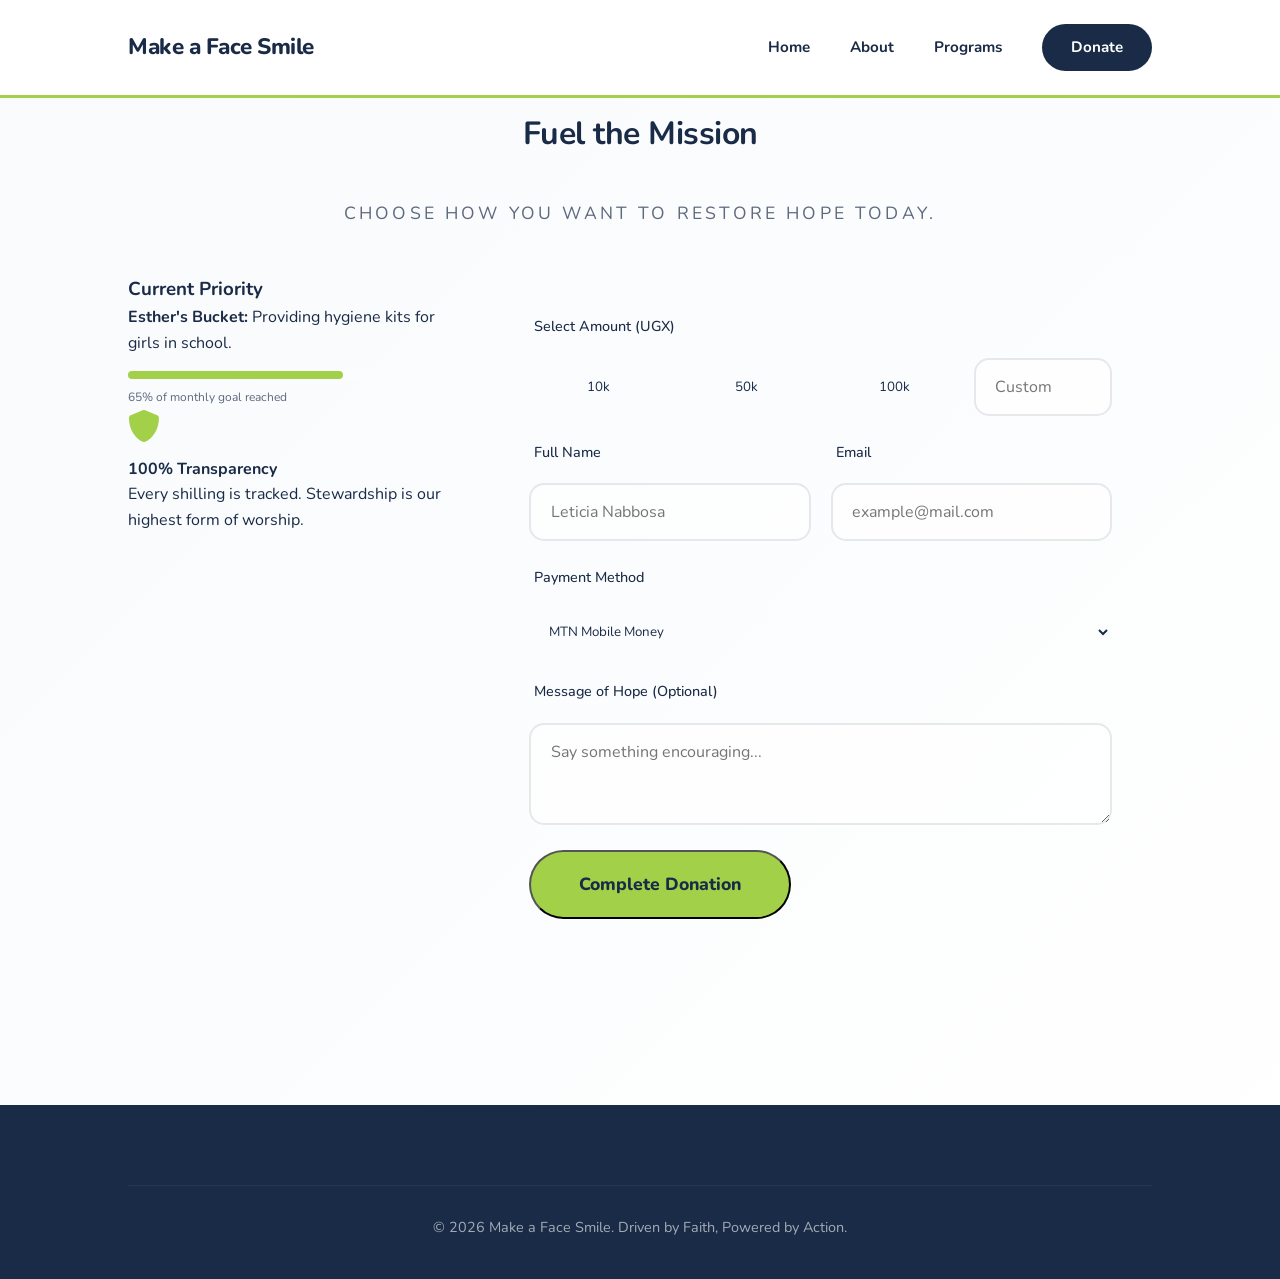
==== donate.html @ 0aa52fdc "Add: donations page." ====
<!DOCTYPE html>
<html lang="en">
<head>
    <meta charset="UTF-8">
    <meta name="viewport" content="width=device-width, initial-scale=1.0">
    <title>Donate | Make a Face Smile</title>
    <link rel="stylesheet" href="style.css">
    <link rel="stylesheet" href="https://cdnjs.cloudflare.com/ajax/libs/font-awesome/6.0.0/css/all.min.css">
</head>
<body class="donation-page">

    <nav class="navbar">
        <div class="logo">Make a Face Smile</div>
        <ul class="nav-links">
            <li><a href="index.html">Home</a></li>
            <li><a href="index.html#about">About</a></li>
            <li><a href="programs.html">Programs</a></li>
            <li><a href="#" class="cta-btn active">Donate</a></li>
        </ul>
    </nav>

    <section class="section donation-hero">
        <div class="container">
            <h2 class="section-title">Fuel the Mission</h2>
            <p class="section-subtitle center-text">Choose how you want to restore hope today.</p>

            <div class="donation-grid">
                
                <aside class="donation-sidebar">
                    <div class="glass impact-mini-card">
                        <h3>Current Priority</h3>
                        <p><strong>Esther's Bucket:</strong> Providing hygiene kits for girls in school.</p>
                        <div class="progress-container">
                            <div class="progress-bar" style="width: 65%;"></div>
                        </div>
                        <span class="progress-label">65% of monthly goal reached</span>
                    </div>
                    
                    <div class="glass info-card">
                        <i class="fas fa-shield-alt"></i>
                        <h4>100% Transparency</h4>
                        <p>Every shilling is tracked. Stewardship is our highest form of worship.</p>
                    </div>
                </aside>

                <main class="donation-form-container glass">
                    <form id="donateForm">
                        <div class="form-group">
                            <label>Select Amount (UGX)</label>
                            <div class="amount-presets">
                                <button type="button" class="preset-btn" data-amount="10000">10k</button>
                                <button type="button" class="preset-btn" data-amount="50000">50k</button>
                                <button type="button" class="preset-btn" data-amount="100000">100k</button>
                                <input type="number" id="customAmount" placeholder="Custom" class="glass-input">
                            </div>
                        </div>

                        <div class="form-row">
                            <div class="form-group">
                                <label for="name">Full Name</label>
                                <input type="text" id="name" placeholder="Leticia Nabbosa" class="glass-input" required>
                            </div>
                            <div class="form-group">
                                <label for="email">Email</label>
                                <input type="email" id="email" placeholder="example@mail.com" class="glass-input" required>
                            </div>
                        </div>

                        <div class="form-group">
                            <label for="method">Payment Method</label>
                            <select id="method" class="glass-input">
                                <option value="mtn">MTN Mobile Money</option>
                                <option value="airtel">Airtel Money</option>
                                <option value="card">Visa / Mastercard</option>
                            </select>
                        </div>

                        <div class="form-group">
                            <label for="message">Message of Hope (Optional)</label>
                            <textarea id="message" rows="3" class="glass-input" placeholder="Say something encouraging..."></textarea>
                        </div>

                        <button type="submit" class="btn-primary btn-large">Complete Donation</button>
                    </form>
                </main>
            </div>
        </div>
    </section>

    <footer class="footer">
        <div class="footer-bottom">
            <p>&copy; 2026 Make a Face Smile. Driven by Faith, Powered by Action.</p>
        </div>
    </footer>

    <script src="script.js"></script>
</body>
</html>
---- style.css ----
@import url('https://fonts.googleapis.com/css2?family=Nunito:wght@400;700;800&display=swap');

:root {
    --primary: #1A2B47;
    --accent: #A2D149;
    --neutral: #E2E8F0;
    --white: #FFFFFF;
    --bg-light: #F8FAFC;
    --joy-yellow: #A2D149;

  
  /* --primary: #FFD700;
  --accent: #FF8C00;
  --neutral: #2F3E46;
  --white: #FFFFFF;
  --bg-light: #FFFDF5;
  --joy-yellow: #FFD700; */

/* 
  --primary: #FFBF00;
  --accent: #FF4D00;
  --neutral: #E0F2F1;
  --white: #FFFFFF;
  --bg-light: #0A192F;
  --joy-yellow: #FFBF00; */

  /* --primary: #FFB347;
  --accent: #FFCCBB;
  --neutral: #708090;
  --white: #FFFFFF;
  --bg-light: #FFFFFF;
  --joy-yellow: #FFB347; */

  /* --primary: #DAA520;
  --accent: #FF4F00;
  --neutral: #1B4332;
  --white: #FFFFFF;
  --bg-light: #F8F9FA;
  --joy-yellow: #DAA520; */
}

* {
    margin: 0;
    padding: 0;
    box-sizing: border-box;
    font-family: 'Nunito', sans-serif;
}

html {
    scroll-behavior: smooth;
}


body {
    background: linear-gradient(135deg, var(--bg-light) 0%, var(--white) 100%);
    color: var(--primary);
    line-height: 1.6;
}

.navbar {
    display: flex;
    justify-content: space-between;
    align-items: center;
    padding: 1.5rem 10%;
    background: rgba(255, 255, 255, 0.95);
    backdrop-filter: blur(15px);
    position: sticky;
    top: 0;
    z-index: 1000;
    border-bottom: 3px solid var(--accent);
}

.logo {
    font-size: 1.4rem;
    font-weight: 800;
    letter-spacing: -0.5px;
    color: var(--primary);
}

.nav-links {
    display: flex;
    list-style: none;
    gap: 2.5rem;
    align-items: center;
}

.nav-links a {
    text-decoration: none;
    color: var(--primary);
    font-weight: 700;
    font-size: 0.95rem;
    transition: color 0.3s;
}

.nav-links a:hover {
    color: var(--accent);
}

.nav-links li a.active {
    color: var(--accent);
}

.cta-btn {
    background: var(--primary);
    color: var(--white) !important;
    padding: 0.7rem 1.8rem;
    border-radius: 50px;
    transition: all 0.3s ease;
    display: inline-block;
    text-align: center;
}

.cta-btn:hover {
    background: var(--accent);
    color: var(--primary) !important;
    transform: translateY(-2px);
    box-shadow: 0 5px 15px rgba(162, 209, 73, 0.4);
}

.hero {
    height: 90vh;
    display: flex;
    align-items: center;
    justify-content: center;
    text-align: center;
    padding: 0 10%;
    border-radius: 0 0 100px 100px;
    background: linear-gradient(180deg, rgba(162, 209, 73, 0.1) 0%, var(--bg-light) 100%);
    background-image: radial-gradient(var(--neutral) 0.8px, transparent 0.8px);
    background-size: 24px 24px;
    position: relative;
    overflow: hidden;
}

.hero::before {
    content: "";
    position: absolute;
    top: 0;
    left: 0;
    width: 100%;
    height: 100%;
    background: rgba(0, 0, 0, 0.45); 
    z-index: 1;
}

.hero-video {
    position: absolute;
    top: 50%;
    left: 50%;
    min-width: 100%;
    min-height: 100%;
    width: auto;
    height: auto;
    z-index: -1; 
    transform: translate(-50%, -50%);
    object-fit: cover; 
}

.hero-content {
    position: relative; 
    z-index: 2;      
    color: var(--white); 
}

.hero-content h1 {
    font-size: clamp(2.5rem, 6vw, 4.5rem);
    line-height: 1.05;
    margin-bottom: 1.5rem;
    font-weight: 800;
    color: var(--white);
}

.hero-content h1 span {
    color: var(--accent);
}

.hero-btns {
    display: flex;
    gap: 1.2rem;
    justify-content: center;
    flex-wrap: wrap;
}

.btn-primary {
    background: var(--accent);
    color: var(--primary);
    padding: 1.1rem 2.5rem;
    text-decoration: none;
    font-weight: 800;
    border-radius: 50px;
    display: inline-block;
    text-align: center;
    transition: all 0.4s cubic-bezier(0.175, 0.885, 0.32, 1.275);
}

.btn-primary:hover {
    background: var(--primary);
    color: var(--white);
    transform: scale(1.05);
    box-shadow: 0 15px 30px rgba(162, 209, 73, 0.3);
}

.btn-secondary {
    border: 3px solid var(--primary);
    color: var(--primary);
    padding: 1.1rem 2.5rem;
    text-decoration: none;
    font-weight: 700;
    border-radius: 50px;
    display: inline-block;
    text-align: center;
    transition: all 0.3s;
}

.btn-secondary:hover {
    background: var(--primary);
    color: var(--white);
}

.heart-behind-hand.glass {
    background: var(--primary);
    color: var(--white);
    padding: 6rem 10%;
    margin: 4rem 3rem;
    border-radius: 60px;
    text-align: center;
    box-shadow: 0 30px 60px rgba(26, 43, 71, 0.25);
    border: 1px solid rgba(255, 255, 255, 0.1);
}

.heart-behind-hand.glass-dark {
    background: rgba(26, 43, 71, 0.95);
    backdrop-filter: blur(20px);
    -webkit-backdrop-filter: blur(20px);
    color: var(--white);
    padding: 6rem 10%;
    margin: 4rem 3rem;
    border-radius: 60px;
    text-align: center;
    box-shadow: 0 30px 60px rgba(26, 43, 71, 0.4);
    border: 1px solid rgba(255, 255, 255, 0.15);
    position: relative;
}

.heart-behind-hand.glass-dark::before {
    content: '';
    position: absolute;
    top: 0;
    left: 0;
    right: 0;
    bottom: 0;
    background: linear-gradient(135deg, rgba(162, 209, 73, 0.1) 0%, rgba(255, 255, 255, 0.05) 100%);
    border-radius: 60px;
    pointer-events: none;
}

.heart-behind-hand h2 {
    font-size: clamp(2rem, 4vw, 3rem);
    margin-bottom: 2.5rem;
    color: var(--accent);
    font-weight: 800;
}

.heart-behind-hand blockquote {
    font-size: 1.5rem;
    font-style: italic;
    max-width: 800px;
    margin: 0 auto 2rem;
    line-height: 1.4;
    padding: 0 2rem;
}

.heart-behind-hand cite {
    display: block;
    margin-top: 1rem;
    font-size: 1.1rem;
    font-weight: 700;
    color: var(--accent);
    text-transform: uppercase;
    letter-spacing: 1px;
}

.heart-behind-hand p {
    font-size: 1.2rem;
    max-width: 700px;
    margin: 2rem auto 3rem;
    opacity: 0.9;
    line-height: 1.8;
}

.center-text {
    text-align: center;
}

@media (max-width: 768px) {
    .heart-behind-hand.glass,
    .heart-behind-hand.glass-dark {
        margin: 2rem 1rem;
        padding: 4rem 1.5rem;
        border-radius: 40px;
    }
    
    .heart-behind-hand blockquote {
        font-size: 1.2rem;
    }
}

.mission-card:hover {
    transform: translateY(-15px);
    border-bottom: 8px solid var(--accent);
    box-shadow: 0 25px 60px rgba(162, 209, 73, 0.15);
}

.stat-item h3 {
    font-size: 4rem;
    color: var(--accent);
    margin-bottom: 0.5rem;
    font-weight: 800;
}

.stat-number::after {
    content: "%";
}

.impact-section {
    background: var(--primary);
    color: var(--white);
    border-radius: 60px;
    margin: 0 3rem;
    box-shadow: 0 30px 60px rgba(26, 43, 71, 0.3);
}

.section {
    padding: 6rem 10%;
}

.container {
    max-width: 1100px;
    margin: 0 auto;
}

.section-title {
    text-align: center;
    font-size: clamp(2rem, 2.5vw, 2.8rem);
    letter-spacing: -0.5px;
    margin-bottom: 2.5rem;
}

.section-subtitle {
    text-align: center;
    font-size: 0.95rem;
    color: var(--accent);
    letter-spacing: 0.18em;
    text-transform: uppercase;
    margin-bottom: 0.75rem;
}

.identity-header {
    max-width: 720px;
    margin: 0 auto 3.25rem;
}

.identity-text {
    font-size: 1.1rem;
    line-height: 1.8;
    color: rgba(26, 43, 71, 0.75);
}

.mission-grid {
    display: flex;
    gap: 2.5rem;
    flex-wrap: wrap;
    justify-content: center;
    margin-top: 2.5rem;
}

.mission-card {
    background: var(--white);
    border-radius: 28px;
    padding: 2.5rem 2rem;
    box-shadow: 0 18px 40px rgba(26, 43, 71, 0.06);
    border: 1px solid rgba(26, 43, 71, 0.08);
    transition: transform 0.35s ease, box-shadow 0.35s ease;
    flex: 1 1 300px;
    min-width: 260px;
}

.mission-card h2 {
    margin-top: 1.25rem;
    font-size: 1.55rem;
    color: var(--primary);
}

.mission-card p {
    margin-top: 0.85rem;
    color: rgba(26, 43, 71, 0.7);
    line-height: 1.7;
}

.card-icon {
    font-size: 2.4rem;
    display: inline-flex;
    align-items: center;
    justify-content: center;
    width: 66px;
    height: 66px;
    border-radius: 22px;
    background: rgba(162, 209, 73, 0.15);
}

.values-grid {
    display: grid;
    grid-template-columns: repeat(auto-fit, minmax(220px, 1fr));
    gap: 2rem;
    margin-top: 2.5rem;
}

.value-item {
    background: rgba(255, 255, 255, 0.75);
    border-radius: 28px;
    padding: 2rem;
    text-align: center;
    box-shadow: 0 12px 30px rgba(26, 43, 71, 0.08);
}

.value-circle {
    width: 70px;
    height: 70px;
    border-radius: 999px;
    display: flex;
    align-items: center;
    justify-content: center;
    margin: 0 auto 1rem;
    background: rgba(162, 209, 73, 0.15);
    font-size: 1.8rem;
}

.value-item h3 {
    margin-top: 0.4rem;
    font-size: 1.3rem;
}

.team-section {
    margin-top: 4rem;
}

.team-grid {
    display: grid;
    grid-template-columns: repeat(auto-fit, minmax(220px, 1fr));
    gap: 2rem;
    margin-top: 2.2rem;
}

.team-member {
    background: var(--white);
    border-radius: 28px;
    padding: 2.5rem 2rem;
    text-align: center;
    box-shadow: 0 18px 40px rgba(26, 43, 71, 0.08);
}

.member-photo {
    width: 130px;
    height: 130px;
    margin: 0 auto 1.3rem;
    border-radius: 50%;
    background: linear-gradient(135deg, rgba(162, 209, 73, 0.35), rgba(26, 43, 71, 0.2));
    display: flex;
    align-items: center;
    justify-content: center;
    font-size: 2.5rem;
    color: var(--primary);
    border: 3px solid var(--accent);
}

.team-actions {
    margin-top: 3.5rem;
    display: flex;
    gap: 1.5rem;
    justify-content: center;
    flex-wrap: wrap;
}

.team-actions .btn-primary:hover {
    background-color: var(--primary) !important;
    color: var(--white) !important;
}

.team-member h4 {
    margin-bottom: 0.3rem;
}

.team-member p {
    color: rgba(26, 43, 71, 0.7);
}

.stats-bar {
    display: flex;
    gap: 1.5rem;
    justify-content: center;
    align-items: stretch;
    flex-wrap: wrap;
    padding: 2.8rem 2rem;
}

.stat-item {
    flex: 1 1 240px;
    background: rgba(255, 255, 255, 0.1);
    border-radius: 24px;
    padding: 2.2rem 1.8rem;
    text-align: center;
    box-shadow: inset 0 0 0 1px rgba(255, 255, 255, 0.12);
}

.stat-item p {
    opacity: 0.85;
    margin-top: 0.5rem;
    font-weight: 600;
    letter-spacing: 0.05em;
}

.projects-container {
    padding: 6rem 10%;
    background: linear-gradient(180deg, rgba(26, 43, 71, 0.04) 0%, rgba(255, 255, 255, 0.92) 100%);
}

.projects-grid {
    display: grid;
    grid-template-columns: repeat(auto-fit, minmax(260px, 1fr));
    gap: 2.5rem;
    margin-top: 2.5rem;
}

.project-card {
    border-radius: 28px;
    overflow: hidden;
    background: var(--white);
    box-shadow: 0 25px 60px rgba(26, 43, 71, 0.08);
    transition: transform 0.35s ease, box-shadow 0.35s ease;
}

.project-card:hover {
    transform: translateY(-12px);
    box-shadow: 0 35px 70px rgba(26, 43, 71, 0.13);
}

.upcoming-project {
    border: 2px dashed var(--accent) !important;
    background: rgba(162, 209, 73, 0.05);
}

.status-badge {
    background-color: var(--accent);
    color: var(--primary);
    padding: 4px 12px;
    border-radius: 20px;
    font-size: 0.75rem;
    font-weight: bold;
    text-transform: uppercase;
    display: inline-block;
    margin-bottom: 10px;
}

.footer {
    background-color: var(--primary);
    color: white;
    padding: 80px 10% 40px;
    margin-top: 50px;
}

.footer-container {
    display: grid;
    grid-template-columns: 2fr 1fr 1fr;
    gap: 40px;
    margin-bottom: 50px;
}

.footer-column h4 {
    color: var(--accent);
    margin-bottom: 20px;
    font-size: 1.2rem;
}

.footer-column p {
    line-height: 1.6;
    opacity: 0.8;
}

.footer-column ul {
    list-style: none;
    padding: 0;
}

.footer-column ul li {
    margin-bottom: 10px;
}

.footer-column ul li a, .social-links a {
    color: white;
    text-decoration: none;
    opacity: 0.7;
    transition: opacity 0.3s;
}

.footer-column ul li a:hover, .social-links a:hover {
    opacity: 1;
    color: var(--accent);
}

.social-links {
    display: flex;
    flex-direction: column;
    gap: 10px;
}

.footer-bottom {
    border-top: 1px solid rgba(255,255,255,0.1);
    padding-top: 30px;
    text-align: center;
    font-size: 0.9rem;
    opacity: 0.6;
}

.card-content {
    padding: 2.5rem;
}

.card-content h3 {
    margin-bottom: 1rem;
    font-size: 1.55rem;
}

.card-content p {
    margin-bottom: 1.5rem;
    color: rgba(26, 43, 71, 0.75);
    line-height: 1.7;
}

.btn-minimal {
    display: inline-flex;
    align-items: center;
    justify-content: center;
    padding: 0.85rem 1.5rem;
    border-radius: 999px;
    border: 2px solid var(--primary);
    background: transparent;
    color: var(--primary);
    font-weight: 700;
    text-decoration: none;
    text-align: center;
    transition: all 0.3s ease;
}

.btn-minimal:hover {
    background: rgba(162, 209, 73, 0.12);
    border-color: var(--accent);
    color: var(--primary);
    transform: translateY(-2px);
}

.donate-section {
    padding: 6rem 10%;
    background: linear-gradient(135deg, rgba(162, 209, 73, 0.25), rgba(26, 43, 71, 0.05));
}

.donate-container {
    max-width: 920px;
    margin: 0 auto;
    text-align: center;
    background: rgba(255, 255, 255, 0.82);
    padding: 3.5rem 2.5rem;
    border-radius: 36px;
    box-shadow: 0 25px 60px rgba(26, 43, 71, 0.1);
}

.donate-description {
    font-size: 1.1rem;
    line-height: 1.8;
    margin-bottom: 2rem;
    color: rgba(26, 43, 71, 0.8);
    max-width: 760px;
    margin-left: auto;
    margin-right: auto;
}

.btn-large {
    padding: 1.3rem 3rem;
    font-size: 1.1rem;
    text-align: center;
    display: inline-block;
}

@media (max-width: 980px) {
    .navbar { padding: 1.2rem 6%; }
    .hero { padding: 0 6%; }
    .section, .projects-container, .donate-section { padding: 4.5rem 6%; }
}

@media (max-width: 768px) {
    .footer-container { grid-template-columns: 1fr; }
    .hero { height: auto; padding: 6rem 4% 8rem; }
    .hero-content h1 { font-size: 2.2rem; }
    .btn-primary, .btn-secondary, .btn-large, .btn-minimal, .cta-btn {
        width: 100%;
        max-width: 400px;
        padding: 1rem 1.5rem;
    }
    .hero-btns, .team-actions {
        flex-direction: column;
        align-items: center;
    }
    .mission-grid, .stats-bar { flex-direction: column; }
    .impact-section { margin: 0 1rem; border-radius: 40px; }
}

@media (max-width: 500px) {
    .navbar { flex-wrap: wrap; justify-content: center; gap: 1rem; }
    .nav-links { gap: 1rem; }
    .logo { font-size: 1.2rem; }
}

/* maintenance */
.maintenance-hero {
    min-height: 90vh;
    display: flex;
    align-items: center;
    justify-content: center;
    text-align: center;
    padding: 0 10%;
    background: linear-gradient(135deg, var(--bg-light) 0%, var(--white) 100%);
    background-image: radial-gradient(var(--neutral) 0.8px, transparent 0.8px);
    background-size: 24px 24px;
}

.maintenance-card {
    background: var(--white);
    padding: 4rem 3rem;
    border-radius: 40px;
    box-shadow: 0 25px 60px rgba(26, 43, 71, 0.08);
    border: 1px solid rgba(162, 209, 73, 0.3);
    max-width: 600px;
    width: 100%;
}

.construction-icon {
    font-size: 4rem;
    margin-bottom: 1.5rem;
    display: inline-block;
    animation: pulse 2s infinite;
}

.maintenance-card h1 {
    font-size: 2.5rem;
    color: var(--primary);
    margin-bottom: 1rem;
    font-weight: 800;
}

.maintenance-card p {
    color: rgba(26, 43, 71, 0.7);
    font-size: 1.1rem;
    margin-bottom: 2.5rem;
    line-height: 1.7;
}

.progress-bar-container {
    background: var(--neutral);
    height: 12px;
    border-radius: 20px;
    margin-bottom: 3rem;
    overflow: hidden;
    position: relative;
}

.progress-fill {
    background: var(--accent);
    height: 100%;
    width: 65%;
    border-radius: 20px;
    position: relative;
    transition: width 1s ease-in-out;
}

@keyframes pulse {
    0% { transform: scale(1); }
    50% { transform: scale(1.1); }
    100% { transform: scale(1); }
}

@media (max-width: 768px) {
    .maintenance-card {
        padding: 3rem 1.5rem;
        margin: 0 1rem;
    }
    
    .maintenance-card h1 {
        font-size: 1.8rem;
    }
}


/* REGISTRATION PAGE */

#volunteer-registration {
    padding: 6rem 10%;
    background: linear-gradient(135deg, var(--bg-light) 0%, var(--white) 100%);
    min-height: 100vh;
    display: flex;
    align-items: center;
}

.volunteer-form-card {
    background: rgba(255, 255, 255, 0.7);
    backdrop-filter: blur(15px);
    -webkit-backdrop-filter: blur(15px);
    padding: 3.5rem;
    border-radius: 40px;
    border: 1px solid rgba(255, 255, 255, 0.4);
    box-shadow: 0 25px 50px rgba(26, 43, 71, 0.08);
    max-width: 850px;
    margin: 0 auto;
}

.volunteer-form-card h2 {
    font-size: 2.5rem;
    color: var(--primary);
    text-align: center;
    margin-bottom: 0.5rem;
    font-weight: 800;
}

.center-text {
    text-align: center;
    color: rgba(26, 43, 71, 0.7);
    margin-bottom: 3rem;
    font-size: 1.1rem;
}

.grid-form {
    display: grid;
    grid-template-columns: 1fr 1fr;
    gap: 1.5rem;
}

.full-width {
    grid-column: span 2;
}

.form-group {
    display: flex;
    flex-direction: column;
    gap: 0.6rem;
}

.form-group label {
    font-weight: 700;
    color: var(--primary);
    font-size: 0.95rem;
    margin-left: 5px;
}

.form-group input, 
.form-group textarea {
    width: 100%;
    padding: 1rem 1.2rem;
    background: rgba(255, 255, 255, 0.5);
    border: 2px solid rgba(26, 43, 71, 0.1);
    border-radius: 15px;
    color: var(--primary);
    font-size: 1rem;
    transition: all 0.3s ease;
}

.form-group input:focus, 
.form-group textarea:focus {
    outline: none;
    border-color: var(--accent);
    background: var(--white);
    box-shadow: 0 10px 20px rgba(162, 209, 73, 0.1);
}

.skill-chips {
    display: flex;
    flex-wrap: wrap;
    gap: 0.75rem;
    margin-top: 0.5rem;
}

.chip {
    cursor: pointer;
    display: inline-block;
    padding: 0.7rem 1.4rem;
    background: rgba(255, 255, 255, 0.6);
    border: 2px solid rgba(26, 43, 71, 0.1);
    border-radius: 50px;
    font-weight: 700;
    font-size: 0.85rem;
    color: var(--primary);
    transition: all 0.3s cubic-bezier(0.4, 0, 0.2, 1);
    user-select: none;
}

.chip input {
    display: none; 
}

.chip:has(input:checked) {
    background: var(--accent);
    border-color: var(--accent);
    color: var(--primary);
    transform: translateY(-3px);
    box-shadow: 0 8px 20px rgba(162, 209, 73, 0.3);
}

.chip:hover:not(:has(input:checked)) {
    border-color: var(--accent);
    background: rgba(162, 209, 73, 0.05);
}

.volunteer-form-card .btn-primary {
    border: none;
    cursor: pointer;
    margin-top: 1.5rem;
    width: 100%;
}

@media (max-width: 768px) {
    #volunteer-registration {
        padding: 4rem 5%;
    }

    .volunteer-form-card {
        padding: 2.5rem 1.5rem;
        border-radius: 30px;
    }

    .grid-form {
        grid-template-columns: 1fr;
    }

    .full-width {
        grid-column: span 1;
    }

    .volunteer-form-card h2 {
        font-size: 2rem;
    }
}

/* Donations page */
.donation-hero {
    padding-top: 10px; 
    min-height: 100vh;
}

.donation-grid {
    display: grid;
    grid-template-columns: 1fr 2fr;
    gap: 30px;
    margin-top: 20px;
}

@media (max-width: 768px) {
    .donation-grid { grid-template-columns: 1fr; }
}

.donation-form-container {
    padding: 40px;
}

.form-group {
    margin-bottom: 25px;
}

.form-group label {
    display: block;
    margin-bottom: 10px;
    font-weight: 500;
    font-size: 0.9rem;
}

.form-row {
    display: grid;
    grid-template-columns: 1fr 1fr;
    gap: 20px;
}

.glass-input {
    width: 100%;
    padding: 12px 15px;
    background: rgba(255, 255, 255, 0.05);
    border: 1px solid rgba(255, 255, 255, 0.2);
    border-radius: 12px;
    color: var(--primary);
    outline: none;
    transition: 0.3s;
}

.glass-input:focus {
    border-color: var(--accent);
    background: rgba(255, 255, 255, 0.1);
}

.amount-presets {
    display: grid;
    grid-template-columns: repeat(4, 1fr);
    gap: 10px;
}

.preset-btn {
    background: rgba(255, 255, 255, 0.1);
    border: 1px solid rgba(255, 255, 255, 0.2);
    padding: 10px;
    border-radius: 10px;
    color: var(--primary);
    cursor: pointer;
    transition: 0.3s;
}

.preset-btn:hover, .preset-btn.active {
    background: var(--accent);
    color: var(--primary);
}

.progress-container {
    background: rgba(255, 255, 255, 0.1);
    height: 8px;
    border-radius: 4px;
    margin: 15px 0 5px;
}

.progress-bar {
    background: var(--accent);
    height: 100%;
    border-radius: 4px;
}

.progress-label {
    font-size: 0.75rem;
    opacity: 0.7;
}

.info-card i {
    font-size: 2rem;
    color: var(--accent);
    margin-bottom: 15px;
}
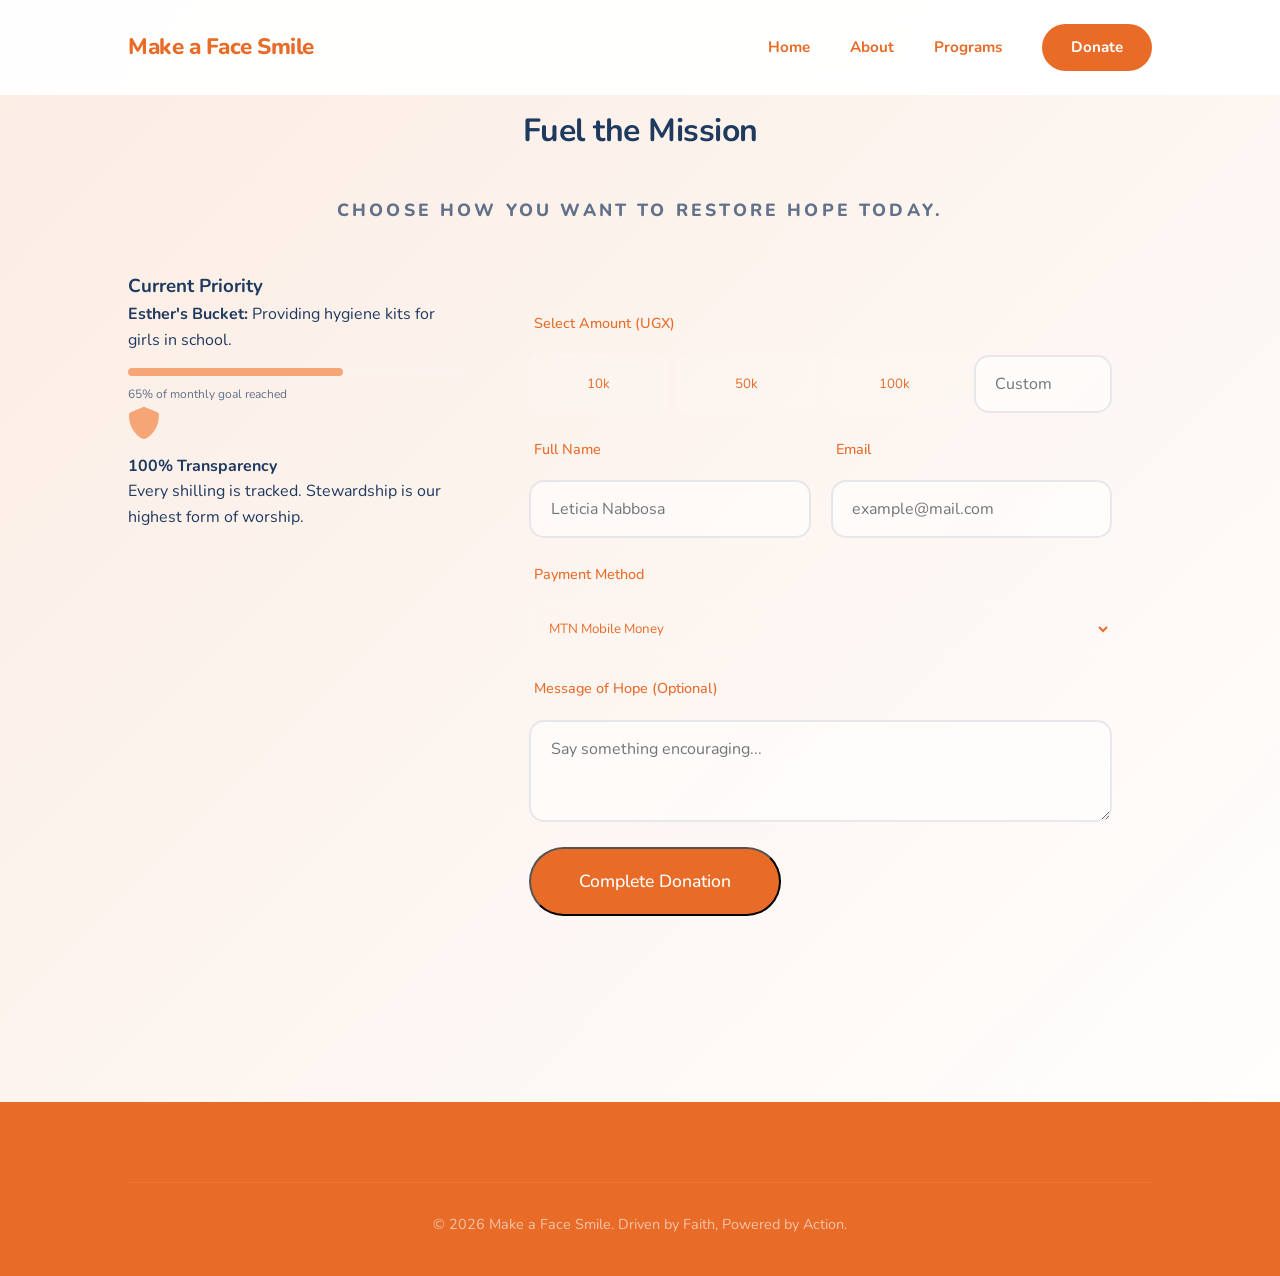
==== commit 0d95120e: "Add: pics & contact page." ====
--- a/donate.html
+++ b/donate.html
@@ -3,6 +3,7 @@
 <head>
     <meta charset="UTF-8">
     <meta name="viewport" content="width=device-width, initial-scale=1.0">
+    <link rel="icon" type="" sizes="32x32" href="assets/icon.jpeg">
     <title>Donate | Make a Face Smile</title>
     <link rel="stylesheet" href="style.css">
     <link rel="stylesheet" href="https://cdnjs.cloudflare.com/ajax/libs/font-awesome/6.0.0/css/all.min.css">
--- a/style.css
+++ b/style.css
@@ -1,42 +1,14 @@
 @import url('https://fonts.googleapis.com/css2?family=Nunito:wght@400;700;800&display=swap');
 
 :root {
-    --primary: #1A2B47;
-    --accent: #A2D149;
-    --neutral: #E2E8F0;
+    --primary: #E86B28;
+    --accent: #F6A576;
+    --text: #1F3A5F;
+    --neutral: #FAF9F6;
     --white: #FFFFFF;
-    --bg-light: #F8FAFC;
-    --joy-yellow: #A2D149;
-
-  
-  /* --primary: #FFD700;
-  --accent: #FF8C00;
-  --neutral: #2F3E46;
-  --white: #FFFFFF;
-  --bg-light: #FFFDF5;
-  --joy-yellow: #FFD700; */
-
-/* 
-  --primary: #FFBF00;
-  --accent: #FF4D00;
-  --neutral: #E0F2F1;
-  --white: #FFFFFF;
-  --bg-light: #0A192F;
-  --joy-yellow: #FFBF00; */
-
-  /* --primary: #FFB347;
-  --accent: #FFCCBB;
-  --neutral: #708090;
-  --white: #FFFFFF;
-  --bg-light: #FFFFFF;
-  --joy-yellow: #FFB347; */
-
-  /* --primary: #DAA520;
-  --accent: #FF4F00;
-  --neutral: #1B4332;
-  --white: #FFFFFF;
-  --bg-light: #F8F9FA;
-  --joy-yellow: #DAA520; */
+    --bg-light: #FBECE3;
+    --joy-yellow: #FDF5F0;
+
 }
 
 * {
@@ -53,7 +25,7 @@
 
 body {
     background: linear-gradient(135deg, var(--bg-light) 0%, var(--white) 100%);
-    color: var(--primary);
+    color: var(--text);
     line-height: 1.6;
 }
 
@@ -62,19 +34,43 @@
     justify-content: space-between;
     align-items: center;
     padding: 1.5rem 10%;
-    background: rgba(255, 255, 255, 0.95);
+    background:  rgba(255, 255, 255, 0.95);
     backdrop-filter: blur(15px);
     position: sticky;
     top: 0;
     z-index: 1000;
-    border-bottom: 3px solid var(--accent);
-}
-
-.logo {
+}
+
+.menu-toggle {
+    display: none;
+    flex-direction: column;
+    gap: 0.3rem;
+    background: transparent;
+    border: none;
+    cursor: pointer;
+    padding: 0.35rem;
+}
+
+.menu-toggle span {
+    display: block;
+    width: 26px;
+    height: 3px;
+    background: var(--primary);
+    border-radius: 999px;
+}
+
+.logo{
     font-size: 1.4rem;
     font-weight: 800;
     letter-spacing: -0.5px;
     color: var(--primary);
+}
+
+.logo img {
+    width: 50px;
+    height: 50px;
+    border-radius: 50%;
+    object-fit: cover;
 }
 
 .nav-links {
@@ -112,20 +108,20 @@
 
 .cta-btn:hover {
     background: var(--accent);
-    color: var(--primary) !important;
+    color: var(--white) !important;
     transform: translateY(-2px);
-    box-shadow: 0 5px 15px rgba(162, 209, 73, 0.4);
+    box-shadow: 0 5px 15px rgba(98, 183, 240, 0.4);
 }
 
 .hero {
-    height: 90vh;
+    min-height: 100svh;
     display: flex;
     align-items: center;
     justify-content: center;
     text-align: center;
     padding: 0 10%;
     border-radius: 0 0 100px 100px;
-    background: linear-gradient(180deg, rgba(162, 209, 73, 0.1) 0%, var(--bg-light) 100%);
+    background: linear-gradient(180deg, rgba(98, 183, 240, 0.1) 0%, var(--bg-light) 100%);
     background-image: radial-gradient(var(--neutral) 0.8px, transparent 0.8px);
     background-size: 24px 24px;
     position: relative;
@@ -158,20 +154,30 @@
 
 .hero-content {
     position: relative; 
-    z-index: 2;      
-    color: var(--white); 
+    z-index: 2;
+    color: var(--white);
+    width: min(100%, 820px);
 }
 
 .hero-content h1 {
-    font-size: clamp(2.5rem, 6vw, 4.5rem);
+    font-size: clamp(2.6rem, 6vw, 4.8rem);
     line-height: 1.05;
     margin-bottom: 1.5rem;
     font-weight: 800;
     color: var(--white);
+    text-shadow: 0 8px 30px rgba(0, 0, 0, 0.35);
 }
 
 .hero-content h1 span {
-    color: var(--accent);
+    color: #FFD4B0;
+}
+
+.hero-content p {
+    font-size: clamp(1rem, 2.2vw, 1.5rem);
+    max-width: 700px;
+    margin: 0 auto 2.5rem;
+    opacity: 0.9;
+    line-height: 1.8;
 }
 
 .hero-btns {
@@ -182,11 +188,12 @@
 }
 
 .btn-primary {
-    background: var(--accent);
-    color: var(--primary);
+    background: var(--primary);
+    color: var(--white);
     padding: 1.1rem 2.5rem;
     text-decoration: none;
-    font-weight: 800;
+    font-weight: 500;
+    font-size: large;
     border-radius: 50px;
     display: inline-block;
     text-align: center;
@@ -197,7 +204,7 @@
     background: var(--primary);
     color: var(--white);
     transform: scale(1.05);
-    box-shadow: 0 15px 30px rgba(162, 209, 73, 0.3);
+    box-shadow: 0 15px 30px rgba(98, 183, 240, 0.3);
 }
 
 .btn-secondary {
@@ -205,7 +212,8 @@
     color: var(--primary);
     padding: 1.1rem 2.5rem;
     text-decoration: none;
-    font-weight: 700;
+    font-weight: 500;
+    font-size: large;
     border-radius: 50px;
     display: inline-block;
     text-align: center;
@@ -218,18 +226,21 @@
 }
 
 .heart-behind-hand.glass {
-    background: var(--primary);
+    background:
+        linear-gradient(rgba(31, 58, 95, 0.45), rgba(31, 58, 95, 0.5)),
+        url('https://images.unsplash.com/photo-1600880292203-757bb62b4baf?auto=format&fit=crop&w=1600&q=80') center/cover;
     color: var(--white);
     padding: 6rem 10%;
     margin: 4rem 3rem;
     border-radius: 60px;
     text-align: center;
-    box-shadow: 0 30px 60px rgba(26, 43, 71, 0.25);
+    box-shadow: 0 30px 60px rgba(31, 58, 95, 0.25);
     border: 1px solid rgba(255, 255, 255, 0.1);
+    background-attachment: fixed;
 }
 
 .heart-behind-hand.glass-dark {
-    background: rgba(26, 43, 71, 0.95);
+    background: rgba(31, 58, 95, 0.95);
     backdrop-filter: blur(20px);
     -webkit-backdrop-filter: blur(20px);
     color: var(--white);
@@ -237,7 +248,7 @@
     margin: 4rem 3rem;
     border-radius: 60px;
     text-align: center;
-    box-shadow: 0 30px 60px rgba(26, 43, 71, 0.4);
+    box-shadow: 0 30px 60px rgba(31, 58, 95, 0.4);
     border: 1px solid rgba(255, 255, 255, 0.15);
     position: relative;
 }
@@ -249,7 +260,7 @@
     left: 0;
     right: 0;
     bottom: 0;
-    background: linear-gradient(135deg, rgba(162, 209, 73, 0.1) 0%, rgba(255, 255, 255, 0.05) 100%);
+    background: linear-gradient(135deg, rgba(98, 183, 240, 0.1) 0%, rgba(255, 255, 255, 0.05) 100%);
     border-radius: 60px;
     pointer-events: none;
 }
@@ -305,15 +316,18 @@
     }
 }
 
+.mission-card {
+    cursor: pointer;
+}
+
 .mission-card:hover {
     transform: translateY(-15px);
-    border-bottom: 8px solid var(--accent);
-    box-shadow: 0 25px 60px rgba(162, 209, 73, 0.15);
+    box-shadow: 0 25px 60px rgba(98, 183, 240, 0.15);
 }
 
 .stat-item h3 {
     font-size: 4rem;
-    color: var(--accent);
+    color: var(--white);
     margin-bottom: 0.5rem;
     font-weight: 800;
 }
@@ -323,11 +337,14 @@
 }
 
 .impact-section {
-    background: var(--primary);
+    background:
+        linear-gradient(rgba(31, 58, 95, 0.72), rgba(31, 58, 95, 0.78)),
+        url('https://images.unsplash.com/photo-1469571486292-0ba58a3f068b?auto=format&fit=crop&w=1600&q=80') center/cover fixed;
     color: var(--white);
-    border-radius: 60px;
+    border-radius: 70px 0 70px 0;
     margin: 0 3rem;
-    box-shadow: 0 30px 60px rgba(26, 43, 71, 0.3);
+    box-shadow: 0 30px 60px rgba(31, 58, 95, 0.3);
+    background-attachment: fixed;
 }
 
 .section {
@@ -337,6 +354,45 @@
 .container {
     max-width: 1100px;
     margin: 0 auto;
+}
+
+.about-split {
+    display: grid;
+    grid-template-columns: 1.1fr 0.9fr;
+    gap: 2.5rem;
+    align-items: center;
+}
+
+.about-copy {
+    display: flex;
+    flex-direction: column;
+    gap: 1.5rem;
+}
+
+.about-image-panel {
+    position: relative;
+    min-height: 460px;
+    border-radius: 30px;
+    overflow: hidden;
+    box-shadow: 0 30px 60px rgba(31, 58, 95, 0.15);
+}
+
+.about-image-panel img {
+    width: 100%;
+    height: 100%;
+    object-fit: cover;
+    display: block;
+}
+
+.image-overlay-caption {
+    position: absolute;
+    left: 1rem;
+    bottom: 1rem;
+    background: rgba(31, 58, 95, 0.72);
+    color: var(--white);
+    padding: 0.6rem 1rem;
+    border-radius: 999px;
+    font-weight: 700;
 }
 
 .section-title {
@@ -353,6 +409,7 @@
     letter-spacing: 0.18em;
     text-transform: uppercase;
     margin-bottom: 0.75rem;
+    font-weight: 800;
 }
 
 .identity-header {
@@ -361,9 +418,10 @@
 }
 
 .identity-text {
-    font-size: 1.1rem;
-    line-height: 1.8;
-    color: rgba(26, 43, 71, 0.75);
+    font-size: 1.12rem;
+    line-height: 1.9;
+    color: rgba(31, 58, 95, 0.78);
+    text-align: center;
 }
 
 .mission-grid {
@@ -374,12 +432,71 @@
     margin-top: 2.5rem;
 }
 
+.program-feature-list {
+    display: grid;
+    gap: 2rem;
+}
+
+.program-feature {
+    display: grid;
+    grid-template-columns: 1fr 1fr;
+    gap: 0;
+    overflow: hidden;
+    border-radius: 30px;
+}
+
+.program-feature.reverse {
+    grid-template-columns: 1fr 1fr;
+}
+
+.program-feature-image {
+    min-height: 300px;
+}
+
+.program-feature-image img {
+    width: 100%;
+    height: 100%;
+    object-fit: cover;
+    display: block;
+}
+
+.program-feature-copy {
+    padding: 2.5rem;
+    display: flex;
+    flex-direction: column;
+    justify-content: center;
+}
+
+.program-tag {
+    display: inline-block;
+    margin-bottom: 0.75rem;
+    color: var(--primary);
+    font-size: 0.8rem;
+    font-weight: 800;
+    letter-spacing: 0.12em;
+    text-transform: uppercase;
+}
+
+.scripture-quote {
+    color: rgba(31, 58, 95, 0.72);
+    font-style: italic;
+    margin: 0.8rem 0 1rem;
+}
+
+.core-project {
+    margin-top: 1.2rem;
+    padding: 0.9rem 1rem;
+    background: rgba(246, 165, 118, 0.15);
+    border-radius: 16px;
+    color: rgba(31, 58, 95, 0.85);
+}
+
 .mission-card {
     background: var(--white);
     border-radius: 28px;
     padding: 2.5rem 2rem;
-    box-shadow: 0 18px 40px rgba(26, 43, 71, 0.06);
-    border: 1px solid rgba(26, 43, 71, 0.08);
+    box-shadow: 0 18px 40px rgba(31, 58, 95, 0.06);
+    border: 1px solid rgba(31, 58, 95, 0.08);
     transition: transform 0.35s ease, box-shadow 0.35s ease;
     flex: 1 1 300px;
     min-width: 260px;
@@ -393,7 +510,7 @@
 
 .mission-card p {
     margin-top: 0.85rem;
-    color: rgba(26, 43, 71, 0.7);
+    color: rgba(31, 58, 95, 0.7);
     line-height: 1.7;
 }
 
@@ -405,8 +522,7 @@
     width: 66px;
     height: 66px;
     border-radius: 22px;
-    background: rgba(162, 209, 73, 0.15);
-}
+background: rgba(246, 165, 118, 0.15);}
 
 .values-grid {
     display: grid;
@@ -420,7 +536,7 @@
     border-radius: 28px;
     padding: 2rem;
     text-align: center;
-    box-shadow: 0 12px 30px rgba(26, 43, 71, 0.08);
+    box-shadow: 0 12px 30px rgba(31, 58, 95, 0.08);
 }
 
 .value-circle {
@@ -431,7 +547,7 @@
     align-items: center;
     justify-content: center;
     margin: 0 auto 1rem;
-    background: rgba(162, 209, 73, 0.15);
+  background: rgba(246, 165, 118, 0.15);
     font-size: 1.8rem;
 }
 
@@ -452,11 +568,13 @@
 }
 
 .team-member {
-    background: var(--white);
+    background: rgba(255, 255, 255, 0.82);
     border-radius: 28px;
     padding: 2.5rem 2rem;
     text-align: center;
-    box-shadow: 0 18px 40px rgba(26, 43, 71, 0.08);
+    box-shadow: 0 18px 40px rgba(31, 58, 95, 0.08);
+    backdrop-filter: blur(10px);
+    -webkit-backdrop-filter: blur(10px);
 }
 
 .member-photo {
@@ -464,13 +582,22 @@
     height: 130px;
     margin: 0 auto 1.3rem;
     border-radius: 50%;
-    background: linear-gradient(135deg, rgba(162, 209, 73, 0.35), rgba(26, 43, 71, 0.2));
+    overflow: hidden;
     display: flex;
     align-items: center;
     justify-content: center;
-    font-size: 2.5rem;
-    color: var(--primary);
     border: 3px solid var(--accent);
+    background:
+        linear-gradient(135deg, rgba(232, 107, 40, 0.15), rgba(246, 165, 118, 0.3)),
+        var(--white);
+    box-shadow: 0 12px 26px rgba(31, 58, 95, 0.12);
+}
+
+.member-photo img {
+    width: 100%;
+    height: 100%;
+    object-fit: cover;
+    display: block;
 }
 
 .team-actions {
@@ -491,7 +618,7 @@
 }
 
 .team-member p {
-    color: rgba(26, 43, 71, 0.7);
+    color: rgba(31, 58, 95, 0.7);
 }
 
 .stats-bar {
@@ -510,6 +637,7 @@
     padding: 2.2rem 1.8rem;
     text-align: center;
     box-shadow: inset 0 0 0 1px rgba(255, 255, 255, 0.12);
+    cursor: pointer;
 }
 
 .stat-item p {
@@ -521,7 +649,7 @@
 
 .projects-container {
     padding: 6rem 10%;
-    background: linear-gradient(180deg, rgba(26, 43, 71, 0.04) 0%, rgba(255, 255, 255, 0.92) 100%);
+    background: linear-gradient(180deg, rgba(31, 58, 95, 0.04) 0%, rgba(255, 255, 255, 0.92) 100%);
 }
 
 .projects-grid {
@@ -534,19 +662,45 @@
 .project-card {
     border-radius: 28px;
     overflow: hidden;
-    background: var(--white);
-    box-shadow: 0 25px 60px rgba(26, 43, 71, 0.08);
+    background: rgba(255, 255, 255, 0.72);
+    backdrop-filter: blur(10px);
+    -webkit-backdrop-filter: blur(10px);
+    box-shadow: 0 25px 60px rgba(31, 58, 95, 0.08);
     transition: transform 0.35s ease, box-shadow 0.35s ease;
+    display: flex;
+    flex-direction: column;
+    border: 1px solid rgba(255, 255, 255, 0.6);
+}
+
+.project-image {
+    height: 240px;
+    overflow: hidden;
+    position: relative;
+}
+
+.project-image::after {
+    content: '';
+    position: absolute;
+    inset: 0;
+    background: linear-gradient(180deg, rgba(31, 58, 95, 0.04), rgba(31, 58, 95, 0.26));
+    pointer-events: none;
+}
+
+.project-image img {
+    width: 100%;
+    height: 100%;
+    object-fit: cover;
+    display: block;
 }
 
 .project-card:hover {
     transform: translateY(-12px);
-    box-shadow: 0 35px 70px rgba(26, 43, 71, 0.13);
+    box-shadow: 0 35px 70px rgba(31, 58, 95, 0.13);
 }
 
 .upcoming-project {
     border: 2px dashed var(--accent) !important;
-    background: rgba(162, 209, 73, 0.05);
+    background: rgba(98, 183, 240, 0.05);
 }
 
 .status-badge {
@@ -576,7 +730,7 @@
 }
 
 .footer-column h4 {
-    color: var(--accent);
+    color: var(--bg-light);
     margin-bottom: 20px;
     font-size: 1.2rem;
 }
@@ -632,7 +786,7 @@
 
 .card-content p {
     margin-bottom: 1.5rem;
-    color: rgba(26, 43, 71, 0.75);
+    color: rgba(31, 58, 95, 0.75);
     line-height: 1.7;
 }
 
@@ -642,25 +796,23 @@
     justify-content: center;
     padding: 0.85rem 1.5rem;
     border-radius: 999px;
-    border: 2px solid var(--primary);
-    background: transparent;
-    color: var(--primary);
-    font-weight: 700;
+    background: var(--primary);
+    color: var(--white);
+    font-weight: 500;
     text-decoration: none;
     text-align: center;
     transition: all 0.3s ease;
 }
 
 .btn-minimal:hover {
-    background: rgba(162, 209, 73, 0.12);
-    border-color: var(--accent);
+    background: rgba(246, 165, 118, 0.15);
     color: var(--primary);
     transform: translateY(-2px);
 }
 
 .donate-section {
     padding: 6rem 10%;
-    background: linear-gradient(135deg, rgba(162, 209, 73, 0.25), rgba(26, 43, 71, 0.05));
+    background: var(--accent);
 }
 
 .donate-container {
@@ -670,14 +822,14 @@
     background: rgba(255, 255, 255, 0.82);
     padding: 3.5rem 2.5rem;
     border-radius: 36px;
-    box-shadow: 0 25px 60px rgba(26, 43, 71, 0.1);
+    box-shadow: 0 25px 60px rgba(31, 58, 95, 0.1);
 }
 
 .donate-description {
     font-size: 1.1rem;
     line-height: 1.8;
     margin-bottom: 2rem;
-    color: rgba(26, 43, 71, 0.8);
+    color: rgba(31, 58, 95, 0.8);
     max-width: 760px;
     margin-left: auto;
     margin-right: auto;
@@ -691,18 +843,24 @@
 }
 
 @media (max-width: 980px) {
-    .navbar { padding: 1.2rem 6%; }
-    .hero { padding: 0 6%; }
-    .section, .projects-container, .donate-section { padding: 4.5rem 6%; }
+    .navbar { padding: 1.2rem 5%; }
+    .hero { padding: 0 5%; }
+    .section, .projects-container, .donate-section { padding: 4.5rem 5%; }
+    .about-split { grid-template-columns: 1fr; }
+    .about-image-panel { min-height: 320px; }
+    .program-feature,
+    .program-feature.reverse {
+        grid-template-columns: 1fr;
+    }
 }
 
 @media (max-width: 768px) {
     .footer-container { grid-template-columns: 1fr; }
-    .hero { height: auto; padding: 6rem 4% 8rem; }
-    .hero-content h1 { font-size: 2.2rem; }
+    .hero { min-height: auto; padding: 6rem 4% 8rem; }
+    .hero-content h1 { font-size: clamp(2rem, 8vw, 2.8rem); }
+    .hero-content p { font-size: 1rem; }
     .btn-primary, .btn-secondary, .btn-large, .btn-minimal, .cta-btn {
-        width: 100%;
-        max-width: 400px;
+        width: min(100%, 400px);
         padding: 1rem 1.5rem;
     }
     .hero-btns, .team-actions {
@@ -711,12 +869,180 @@
     }
     .mission-grid, .stats-bar { flex-direction: column; }
     .impact-section { margin: 0 1rem; border-radius: 40px; }
+
+    .menu-toggle {
+        display: flex;
+    }
+
+    .navbar {
+        flex-wrap: wrap;
+        align-items: center;
+        padding: 1rem 4%;
+        gap: 0.75rem;
+        position: sticky;
+    }
+
+    .logo { margin-bottom: 0.25rem; }
+
+    .nav-links {
+        display: none;
+        flex-direction: column;
+        align-items: stretch;
+        gap: 0.75rem;
+        width: 100%;
+        background: rgba(255, 255, 255, 0.98);
+        padding: 1rem;
+        border-radius: 20px;
+        box-shadow: 0 20px 40px rgba(31, 58, 95, 0.12);
+    }
+
+    .navbar.open .nav-links {
+        display: flex;
+    }
+
+    .nav-links a {
+        padding: 0.55rem 0.8rem;
+        display: inline-block;
+        width: 100%;
+    }
+
+    .mission-grid, .projects-grid, .team-grid, .values-grid {
+        grid-template-columns: 1fr !important;
+        display: grid;
+    }
+
+    .program-feature-copy {
+        padding: 1.5rem;
+    }
 }
 
 @media (max-width: 500px) {
     .navbar { flex-wrap: wrap; justify-content: center; gap: 1rem; }
+    .nav-links { gap: 0.8rem; }
+    .logo { font-size: 1.2rem; }
+    .section, .projects-container, .donate-section { padding: 3.5rem 4%; }
+    .footer { padding: 4rem 4% 2rem; }
+}
+
+/* Responsive improvements: additional stacking and touch-friendly sizes */
+@media (max-width: 980px) {
     .nav-links { gap: 1rem; }
-    .logo { font-size: 1.2rem; }
+    .container { padding: 0 4%; }
+}
+
+@media (max-width: 768px) {
+    .hero {
+        min-height: auto;
+        padding: 4.5rem 6% 3.5rem;
+        border-radius: 0 0 40px 40px;
+    }
+
+    .hero::before { background: rgba(0,0,0,0.25); }
+
+    .hero-content { padding: 1.25rem 1rem; }
+
+    .member-photo { width: 100px; height: 100px; }
+
+    .stat-item h3 { font-size: 2.2rem; }
+}
+
+@media (max-width: 420px) {
+    .logo { font-size: 1.1rem; }
+    .section { padding: 3rem 4%; }
+}
+
+/* Ensure media and images are fluid */
+img, video { max-width: 100%; height: auto; display: block; }
+
+.gallery-section {
+    padding: 6rem 10%;
+    background: linear-gradient(180deg, rgba(246, 165, 118, 0.15), rgba(255, 255, 255, 0.9));
+}
+
+.gallery-intro {
+    text-align: center;
+    max-width: 760px;
+    margin: 0 auto 2rem;
+}
+
+.gallery-intro p {
+    font-size: 1.05rem;
+    line-height: 1.8;
+    color: rgba(31, 58, 95, 0.78);
+}
+
+.gallery-grid {
+    display: grid;
+    grid-template-columns: repeat(12, 1fr);
+    gap: 1rem;
+    margin-top: 2rem;
+    align-items: stretch;
+}
+
+.gallery-card {
+    position: relative;
+    overflow: hidden;
+    border-radius: 24px;
+    min-height: 220px;
+    box-shadow: 0 20px 45px rgba(31, 58, 95, 0.1);
+    grid-column: span 4;
+}
+
+.gallery-card.wide {
+    grid-column: span 6;
+}
+
+.gallery-card.tall {
+    grid-column: span 4;
+    min-height: 460px;
+}
+
+.gallery-card img {
+    width: 100%;
+    height: 100%;
+    object-fit: cover;
+    transition: transform 0.5s ease;
+}
+
+.gallery-card:hover img {
+    transform: scale(1.06);
+}
+
+.gallery-card figcaption {
+    position: absolute;
+    left: 1rem;
+    bottom: 1rem;
+    background: rgba(31, 58, 95, 0.72);
+    color: var(--white);
+    font-weight: 700;
+    padding: 0.55rem 0.9rem;
+    border-radius: 999px;
+    backdrop-filter: blur(4px);
+}
+
+@media (max-width: 980px) {
+    .gallery-card,
+    .gallery-card.wide,
+    .gallery-card.tall {
+        grid-column: span 6;
+    }
+}
+
+@media (max-width: 640px) {
+    .gallery-section {
+        padding: 4rem 4%;
+    }
+
+    .gallery-grid {
+        grid-template-columns: 1fr;
+    }
+
+    .gallery-card,
+    .gallery-card.wide,
+    .gallery-card.tall {
+        grid-column: span 1;
+        min-height: 260px;
+    }
 }
 
 /* maintenance */
@@ -736,8 +1062,8 @@
     background: var(--white);
     padding: 4rem 3rem;
     border-radius: 40px;
-    box-shadow: 0 25px 60px rgba(26, 43, 71, 0.08);
-    border: 1px solid rgba(162, 209, 73, 0.3);
+    box-shadow: 0 25px 60px rgba(31, 58, 95, 0.08);
+    border: 1px solid rgba(98, 183, 240, 0.3);
     max-width: 600px;
     width: 100%;
 }
@@ -757,7 +1083,7 @@
 }
 
 .maintenance-card p {
-    color: rgba(26, 43, 71, 0.7);
+    color: rgba(31, 58, 95, 0.7);
     font-size: 1.1rem;
     margin-bottom: 2.5rem;
     line-height: 1.7;
@@ -816,7 +1142,7 @@
     padding: 3.5rem;
     border-radius: 40px;
     border: 1px solid rgba(255, 255, 255, 0.4);
-    box-shadow: 0 25px 50px rgba(26, 43, 71, 0.08);
+    box-shadow: 0 25px 50px rgba(31, 58, 95, 0.08);
     max-width: 850px;
     margin: 0 auto;
 }
@@ -831,7 +1157,7 @@
 
 .center-text {
     text-align: center;
-    color: rgba(26, 43, 71, 0.7);
+    color: rgba(31, 58, 95, 0.7);
     margin-bottom: 3rem;
     font-size: 1.1rem;
 }
@@ -864,7 +1190,7 @@
     width: 100%;
     padding: 1rem 1.2rem;
     background: rgba(255, 255, 255, 0.5);
-    border: 2px solid rgba(26, 43, 71, 0.1);
+    border: 2px solid rgba(31, 58, 95, 0.1);
     border-radius: 15px;
     color: var(--primary);
     font-size: 1rem;
@@ -876,7 +1202,7 @@
     outline: none;
     border-color: var(--accent);
     background: var(--white);
-    box-shadow: 0 10px 20px rgba(162, 209, 73, 0.1);
+    box-shadow: 0 10px 20px rgba(98, 183, 240, 0.1);
 }
 
 .skill-chips {
@@ -891,7 +1217,7 @@
     display: inline-block;
     padding: 0.7rem 1.4rem;
     background: rgba(255, 255, 255, 0.6);
-    border: 2px solid rgba(26, 43, 71, 0.1);
+    border: 2px solid rgba(31, 58, 95, 0.1);
     border-radius: 50px;
     font-weight: 700;
     font-size: 0.85rem;
@@ -909,12 +1235,12 @@
     border-color: var(--accent);
     color: var(--primary);
     transform: translateY(-3px);
-    box-shadow: 0 8px 20px rgba(162, 209, 73, 0.3);
+    box-shadow: 0 8px 20px rgba(98, 183, 240, 0.3);
 }
 
 .chip:hover:not(:has(input:checked)) {
     border-color: var(--accent);
-    background: rgba(162, 209, 73, 0.05);
+    background: rgba(98, 183, 240, 0.05);
 }
 
 .volunteer-form-card .btn-primary {
@@ -944,6 +1270,91 @@
 
     .volunteer-form-card h2 {
         font-size: 2rem;
+    }
+}
+
+/* Contact page */
+.contact-us {
+    padding: 6rem 10%;
+    background: linear-gradient(135deg, rgba(246, 165, 118, 0.18), rgba(255, 255, 255, 0.9));
+}
+
+.contact-container {
+    max-width: 760px;
+    margin: 0 auto;
+    background: rgba(255, 255, 255, 0.74);
+    backdrop-filter: blur(14px);
+    -webkit-backdrop-filter: blur(14px);
+    padding: 3rem;
+    border-radius: 30px;
+    box-shadow: 0 25px 60px rgba(31, 58, 95, 0.08);
+    border: 1px solid rgba(255, 255, 255, 0.55);
+}
+
+.contact-container h2 {
+    text-align: center;
+    font-size: clamp(2rem, 4vw, 2.8rem);
+    color: var(--primary);
+    margin-bottom: 1rem;
+}
+
+.contact-container p {
+    text-align: center;
+    color: rgba(31, 58, 95, 0.75);
+    margin-bottom: 2rem;
+    line-height: 1.8;
+}
+
+.contact-form {
+    display: grid;
+    gap: 1rem;
+}
+
+.contact-form label {
+    font-weight: 800;
+    color: var(--primary);
+}
+
+.contact-form input,
+.contact-form textarea {
+    width: 100%;
+    padding: 1rem 1.1rem;
+    border-radius: 16px;
+    border: 2px solid rgba(31, 58, 95, 0.12);
+    background: rgba(255, 255, 255, 0.76);
+    color: var(--text);
+    font-size: 1rem;
+    transition: all 0.3s ease;
+}
+
+.contact-form input:focus,
+.contact-form textarea:focus {
+    outline: none;
+    border-color: var(--accent);
+    box-shadow: 0 10px 18px rgba(98, 183, 240, 0.12);
+    background: var(--white);
+}
+
+.contact-form textarea {
+    resize: vertical;
+    min-height: 140px;
+}
+
+.contact-form .btn-primary {
+    border: none;
+    cursor: pointer;
+    width: 100%;
+    margin-top: 0.5rem;
+}
+
+@media (max-width: 768px) {
+    .contact-us {
+        padding: 4rem 5%;
+    }
+
+    .contact-container {
+        padding: 2rem 1.25rem;
+        border-radius: 24px;
     }
 }
 
@@ -1044,4 +1455,102 @@
     font-size: 2rem;
     color: var(--accent);
     margin-bottom: 15px;
-}+}
+
+/* --- SCROLL ANIMATIONS --- */
+.reveal {
+    opacity: 0;
+    filter: blur(8px);
+    transition: all 1s cubic-bezier(0.175, 0.885, 0.32, 1.275);
+    will-change: transform, opacity;
+}
+
+.zoom-in {
+    transform: scale(0.85);
+}
+
+.slide-up {
+    transform: translateY(60px);
+}
+
+.reveal.active {
+    opacity: 1;
+    filter: blur(0);
+    transform: scale(1) translateY(0);
+}
+
+.delay-1 { transition-delay: 0.2s; }
+.delay-2 { transition-delay: 0.4s; }
+.delay-3 { transition-delay: 0.6s; }
+
+@media (prefers-reduced-motion: reduce) {
+    .reveal {
+        transition: none !important;
+        opacity: 1 !important;
+        filter: none !important;
+        transform: none !important;
+    }
+}
+
+/* GALLERY PAGE */
+        .site-custom-image-grid {
+        background: white;
+        height: 100%;
+        margin: auto;
+        overflow: hidden;
+        position: relative;
+        }
+
+        /* 2. Desktop Column Setup (Flexbox) */
+        @media (min-width: 1024px) {
+        .site-custom-image-grid-wrapper {
+        max-width: 250px !important;
+        margin: 0 5px;
+        }
+
+        .site-custom-image-grid-wrapper .site-slick-wrapper {
+        width: 100%;
+        height: fit-content;
+        display: flex;
+        flex-direction: column; /* Stacks images vertically in the column */
+        }
+
+        .site-custom-image-grid-wrapper .site-slide {
+        width: 250px !important;
+        margin: 0 0 10px !important; /* Adds the gap between stacked images */
+        }
+        }
+
+        /* 3. The Image Hover Zoom Effect */
+        .site-custom-image-grid-wrapper .site-slide {
+        overflow: hidden; /* Ensures the image doesn't break out when zooming */
+        margin: 0 5px !important;
+        }
+
+        .site-custom-image-grid-wrapper .site-slide .site-slider-image {
+        transition: all 1s ease;
+        width: 100%;
+        height: 100%;
+        object-fit: cover;
+        }
+
+        .site-custom-image-grid-wrapper .site-slide:hover .site-slider-image {
+        scale: 1.2; /* The zoom! */
+        }
+
+        /* 4. Responsive Heights */
+        .site-custom-image-grid-wrapper .site-slick-wrapper .site-slider-image-block {
+        height: 400px; /* Mobile height */
+        }
+
+        @media (min-width: 600px) {
+        .site-custom-image-grid-wrapper .site-slick-wrapper .site-slider-image-block {
+        height: 250px; /* Tablet height */
+        }
+        }
+
+        @media (min-width: 1024px) {
+        .site-custom-image-grid-wrapper .site-slick-wrapper .site-slider-image-block {
+        height: auto; /* Desktop lets the image dictate height natively */
+        }
+        }
